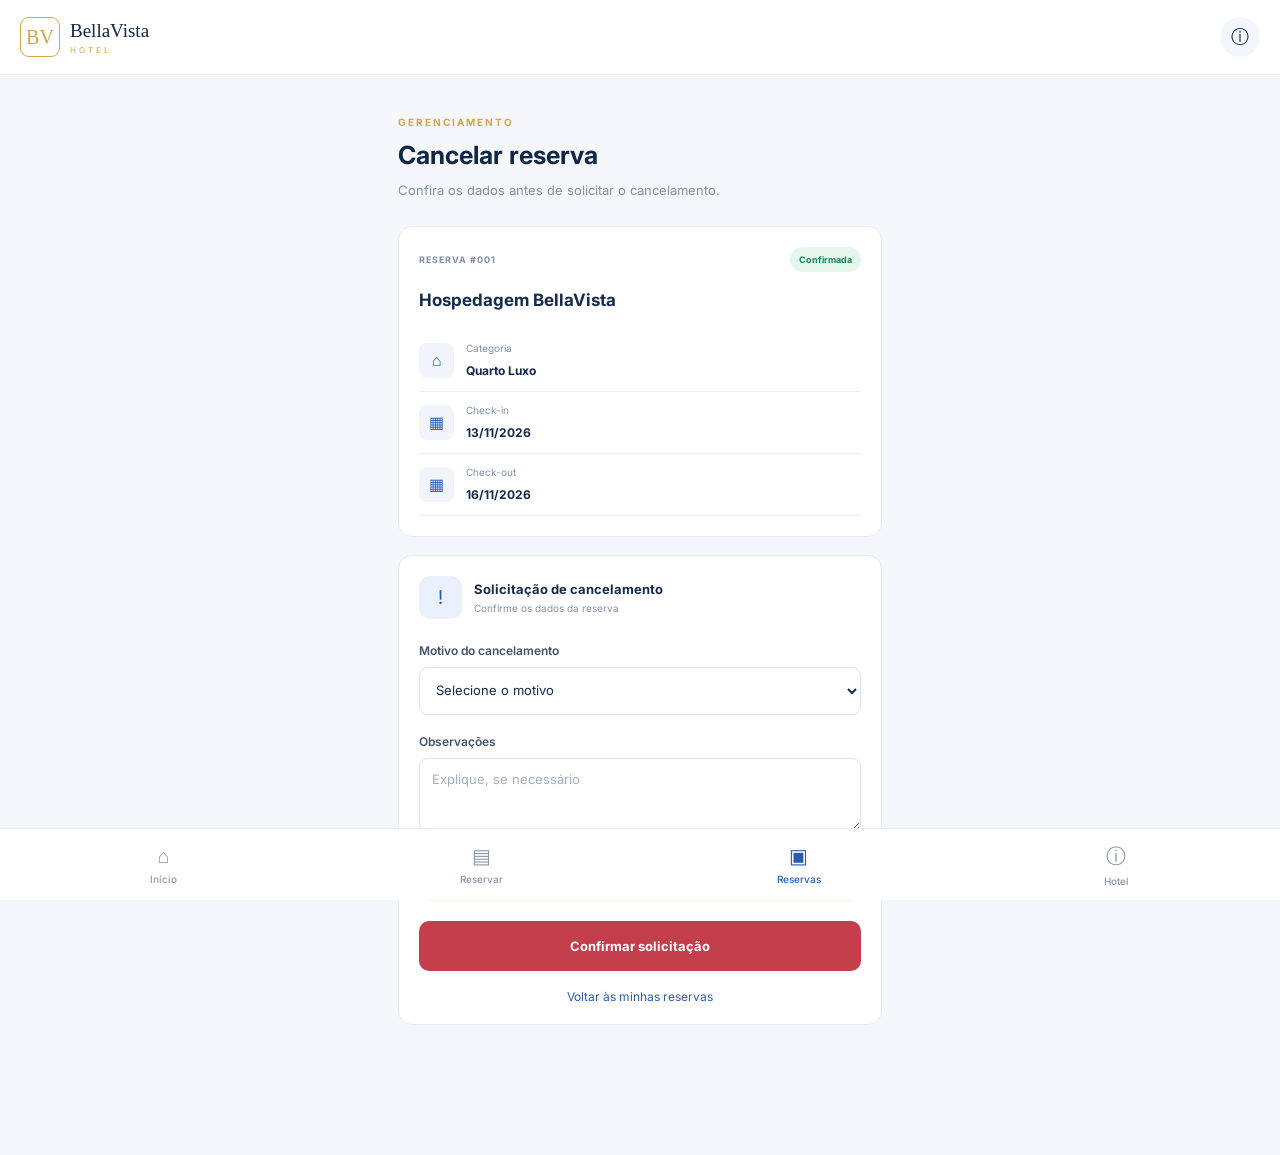
==== cancelar.html @ 94a769b2 "Add files via upload" ====
<!DOCTYPE html>
<html lang="pt-BR">
<head>
    <meta charset="UTF-8">
    <meta name="viewport" content="width=device-width, initial-scale=1.0">
    <title>BellaVista Hotel | Cancelamento</title>
    <link rel="stylesheet" href="style.css">
</head>
<body>

<header class="mobile-header">
    <a href="index.html" class="mobile-brand">
        <div class="mobile-logo">BV</div>
        <div><strong>BellaVista</strong><small>HOTEL</small></div>
    </a>
    <a href="hotel.html" class="header-icon">ⓘ</a>
</header>

<main class="mobile-main">

    <div class="page-heading">
        <span class="section-subtitle">GERENCIAMENTO</span>
        <h1>Cancelar reserva</h1>
        <p>Confira os dados antes de solicitar o cancelamento.</p>
    </div>

    <section class="reservation-card">
        <div class="reservation-top">
            <span class="reservation-code">RESERVA #001</span>
            <span class="reservation-status">Confirmada</span>
        </div>

        <h3>Hospedagem BellaVista</h3>

        <div class="reservation-detail">
            <span>⌂</span>
            <div><small>Categoria</small><strong>Quarto Luxo</strong></div>
        </div>

        <div class="reservation-detail">
            <span>▦</span>
            <div><small>Check-in</small><strong>13/11/2026</strong></div>
        </div>

        <div class="reservation-detail">
            <span>▦</span>
            <div><small>Check-out</small><strong>16/11/2026</strong></div>
        </div>
    </section>

    <section class="form-card">
        <div class="form-card-heading">
            <div class="service-icon red">!</div>
            <div>
                <strong>Solicitação de cancelamento</strong>
                <small>Confirme os dados da reserva</small>
            </div>
        </div>

        <form>
            <div class="mobile-field">
                <label>Motivo do cancelamento</label>
                <select>
                    <option value="">Selecione o motivo</option>
                    <option>Alteração de planos</option>
                    <option>Problemas pessoais</option>
                    <option>Alteração de datas</option>
                    <option>Outro motivo</option>
                </select>
            </div>

            <div class="mobile-field">
                <label>Observações</label>
                <textarea rows="3" placeholder="Explique, se necessário"></textarea>
            </div>

            <div class="notice warning">
                <span>!</span>
                <p>Confira cuidadosamente a reserva antes de solicitar o cancelamento.</p>
            </div>

            <button type="button" class="mobile-button danger-button">
                Confirmar solicitação
            </button>

            <a href="reservas.html" class="back-link">Voltar às minhas reservas</a>
        </form>
    </section>

</main>

<nav class="bottom-nav">
    <a href="index.html" class="nav-item"><span>⌂</span><small>Início</small></a>
    <a href="reservar.html" class="nav-item"><span>▤</span><small>Reservar</small></a>
    <a href="reservas.html" class="nav-item active"><span>▣</span><small>Reservas</small></a>
    <a href="hotel.html" class="nav-item"><span>ⓘ</span><small>Hotel</small></a>
</nav>

</body>
</html>
---- style.css ----
@import url('https://fonts.googleapis.com/css2?family=Inter:wght@400;500;600;700;800&display=swap');

:root {
    --navy: #102747;
    --blue: #285db5;
    --gold: #d6a54c;
    --background: #f5f7fb;
    --white: #ffffff;
    --text: #142b4d;
    --muted: #8390a5;
    --border: #e7ebf2;
}

* {
    margin: 0;
    padding: 0;
    box-sizing: border-box;
}

body {
    font-family: 'Inter', sans-serif;
    background: var(--background);
    color: var(--text);
    padding-bottom: 90px;
}

/* CABEÇALHO */

.mobile-header {
    height: 75px;
    background: white;
    padding: 0 20px;
    display: flex;
    justify-content: space-between;
    align-items: center;
    border-bottom: 1px solid var(--border);
}

.mobile-brand {
    display: flex;
    align-items: center;
    gap: 10px;
    text-decoration: none;
    color: var(--navy);
}

.mobile-logo {
    width: 40px;
    height: 40px;
    border: 1px solid var(--gold);
    border-radius: 9px;
    color: var(--gold);
    display: flex;
    align-items: center;
    justify-content: center;
    font-family: Georgia, serif;
    font-size: 20px;
}

.mobile-brand strong {
    display: block;
    font-family: Georgia, serif;
    font-size: 19px;
    font-weight: 500;
}

.mobile-brand small {
    display: block;
    color: var(--gold);
    letter-spacing: 3px;
    font-size: 8px;
    margin-top: 3px;
}

.header-icon {
    width: 40px;
    height: 40px;
    background: #f3f6fb;
    border-radius: 50%;
    display: flex;
    align-items: center;
    justify-content: center;
    text-decoration: none;
    color: var(--navy);
    font-size: 18px;
}

/* CONTEÚDO */

.mobile-main {
    max-width: 520px;
    margin: 0 auto;
    padding: 20px 18px;
}

.page-heading {
    margin: 15px 0 25px;
}

.section-subtitle {
    color: var(--gold);
    font-size: 10px;
    font-weight: 700;
    letter-spacing: 2px;
}

.page-heading h1 {
    font-size: 25px;
    margin: 10px 0;
    color: var(--navy);
}

.page-heading p {
    font-size: 13px;
    color: var(--muted);
    line-height: 1.6;
}

/* HERO */

.hero {
    min-height: 300px;
    background: linear-gradient(135deg, #102747, #28517f);
    border-radius: 18px;
    padding: 25px;
    color: white;
    display: flex;
    align-items: center;
    margin-bottom: 30px;
}

.hero-content > span {
    color: var(--gold);
    font-size: 9px;
    letter-spacing: 2px;
    font-weight: 700;
}

.hero h1 {
    font-family: Georgia, serif;
    font-size: 32px;
    font-weight: 500;
    line-height: 1.2;
    margin: 18px 0;
}

.hero p {
    color: #d0d9e8;
    font-size: 13px;
    line-height: 1.7;
    margin-bottom: 25px;
}

.hero-button {
    display: inline-flex;
    align-items: center;
    justify-content: center;
    min-height: 48px;
    padding: 0 18px;
    border-radius: 9px;
    background: var(--gold);
    color: var(--navy);
    text-decoration: none;
    font-size: 12px;
    font-weight: 700;
}

/* SEÇÕES */

.section {
    margin-bottom: 30px;
}

.section-heading {
    display: flex;
    align-items: center;
    justify-content: space-between;
    margin-bottom: 17px;
}

.section-heading h2 {
    font-size: 20px;
    margin-top: 7px;
}

.welcome-text {
    color: #6c7a90;
    font-size: 13px;
    line-height: 1.8;
}

.text-link {
    color: var(--blue);
    text-decoration: none;
    font-size: 11px;
    font-weight: 600;
}

/* SERVIÇOS */

.service-grid {
    display: grid;
    grid-template-columns: repeat(2, 1fr);
    gap: 12px;
}

.service-card {
    background: white;
    border: 1px solid var(--border);
    border-radius: 12px;
    padding: 17px;
}

.service-icon {
    width: 43px;
    height: 43px;
    border-radius: 11px;
    background: #eaf0fc;
    color: var(--blue);
    display: flex;
    align-items: center;
    justify-content: center;
    font-size: 19px;
    flex-shrink: 0;
}

.service-card .service-icon {
    margin-bottom: 14px;
}

.service-card strong {
    display: block;
    font-size: 12px;
    margin-bottom: 7px;
}

.service-card small {
    display: block;
    color: var(--muted);
    font-size: 10px;
    line-height: 1.5;
}

/* BANNER */

.booking-banner {
    background: var(--navy);
    border-radius: 14px;
    padding: 22px;
    color: white;
    margin-bottom: 30px;
}

.booking-banner span {
    color: var(--gold);
    font-size: 9px;
    letter-spacing: 2px;
}

.booking-banner h2 {
    font-size: 22px;
    margin: 12px 0;
}

.booking-banner p {
    color: #bdc9da;
    font-size: 12px;
    line-height: 1.6;
    margin-bottom: 18px;
}

.booking-banner a {
    color: var(--gold);
    font-size: 12px;
    text-decoration: none;
    font-weight: 700;
}

/* ACESSO À RESERVA */

.reservation-access {
    background: white;
    border: 1px solid var(--border);
    padding: 16px;
    border-radius: 12px;
    display: flex;
    align-items: center;
    gap: 12px;
    text-decoration: none;
    color: var(--text);
}

.reservation-access strong {
    font-size: 12px;
    display: block;
}

.reservation-access small {
    font-size: 10px;
    color: var(--muted);
    display: block;
    margin-top: 6px;
}

.reservation-access > span {
    margin-left: auto;
    font-size: 22px;
    color: #9aa6b6;
}

/* FORMULÁRIOS */

.form-card {
    background: white;
    padding: 20px;
    border: 1px solid var(--border);
    border-radius: 14px;
    margin-bottom: 20px;
}

.form-card-heading {
    display: flex;
    align-items: center;
    gap: 12px;
    margin-bottom: 24px;
}

.form-card-heading strong {
    display: block;
    font-size: 13px;
}

.form-card-heading small {
    display: block;
    font-size: 10px;
    color: var(--muted);
    margin-top: 5px;
}

.mobile-field {
    display: flex;
    flex-direction: column;
    gap: 9px;
    margin-bottom: 19px;
}

.mobile-field label {
    font-size: 12px;
    font-weight: 600;
    color: #42536b;
}

.mobile-field input,
.mobile-field select,
.mobile-field textarea {
    width: 100%;
    min-height: 48px;
    border: 1px solid #dce3ed;
    border-radius: 9px;
    padding: 12px;
    font-family: inherit;
    font-size: 13px;
    color: var(--text);
    background: white;
    outline: none;
}

.mobile-field textarea {
    resize: vertical;
}

.mobile-field input:focus,
.mobile-field select:focus,
.mobile-field textarea:focus {
    border-color: var(--blue);
    box-shadow: 0 0 0 3px rgba(40, 93, 181, 0.10);
}

.mobile-field input::placeholder,
.mobile-field textarea::placeholder {
    color: #a4afbd;
}

/* BOTÕES */

.mobile-button {
    width: 100%;
    min-height: 50px;
    border: none;
    border-radius: 10px;
    background: var(--blue);
    color: white;
    font-family: inherit;
    font-size: 13px;
    font-weight: 700;
    cursor: pointer;
    display: flex;
    align-items: center;
    justify-content: center;
    text-decoration: none;
}

.link-button {
    margin-top: 15px;
}

.danger-button {
    background: #c43e4b;
}

.back-link {
    display: block;
    text-align: center;
    margin-top: 18px;
    font-size: 12px;
    color: var(--blue);
    text-decoration: none;
}

/* AVISOS */

.notice {
    background: #edf3ff;
    border-radius: 10px;
    padding: 15px;
    display: flex;
    gap: 10px;
    margin-bottom: 20px;
    color: var(--blue);
}

.notice p {
    font-size: 11px;
    line-height: 1.6;
    color: #526c98;
}

.notice.warning {
    background: #fff3dc;
    color: #a77717;
}

.notice.warning p {
    color: #8e6b2d;
}

/* RESERVAS */

.reservation-card {
    background: white;
    border: 1px solid var(--border);
    border-radius: 14px;
    padding: 20px;
    margin-bottom: 18px;
}

.reservation-top {
    display: flex;
    align-items: center;
    justify-content: space-between;
    gap: 8px;
    margin-bottom: 18px;
}

.reservation-code {
    font-size: 9px;
    font-weight: 700;
    color: #8290a4;
    letter-spacing: 1px;
}

.reservation-status {
    background: #e5f6ed;
    color: #198754;
    padding: 7px 9px;
    border-radius: 20px;
    font-size: 9px;
    font-weight: 700;
}

.pending-status {
    background: #fff3dc;
    color: #a77717;
}

.reservation-card h3 {
    font-size: 17px;
    margin-bottom: 20px;
}

.reservation-detail {
    display: flex;
    align-items: center;
    gap: 12px;
    padding: 12px 0;
    border-bottom: 1px solid #edf0f5;
}

.reservation-detail > span {
    width: 35px;
    height: 35px;
    background: #f1f5fb;
    color: var(--blue);
    border-radius: 8px;
    display: flex;
    align-items: center;
    justify-content: center;
}

.reservation-detail small {
    display: block;
    color: var(--muted);
    font-size: 10px;
    margin-bottom: 5px;
}

.reservation-detail strong {
    font-size: 12px;
}

.reservation-actions {
    margin-top: 18px;
}

.cancel-link {
    display: block;
    text-align: center;
    color: #c43e4b;
    text-decoration: none;
    border: 1px solid #f3cbd0;
    border-radius: 9px;
    padding: 13px;
    font-size: 12px;
    font-weight: 600;
}

/* HOTEL */

.hotel-banner {
    background: linear-gradient(135deg, #102747, #28517f);
    border-radius: 15px;
    min-height: 180px;
    padding: 25px;
    display: flex;
    align-items: flex-end;
    color: white;
    margin-bottom: 30px;
}

.hotel-banner span {
    color: var(--gold);
    font-size: 9px;
    letter-spacing: 2px;
}

.hotel-banner h2 {
    font-family: Georgia, serif;
    font-size: 27px;
    font-weight: 500;
    margin-top: 12px;
}

.hotel-service {
    display: flex;
    align-items: center;
    gap: 14px;
    padding: 16px 0;
    border-bottom: 1px solid var(--border);
}

.hotel-service > span {
    width: 43px;
    height: 43px;
    border-radius: 10px;
    background: #eaf0fc;
    color: var(--blue);
    display: flex;
    align-items: center;
    justify-content: center;
    font-size: 18px;
}

.hotel-service strong {
    display: block;
    font-size: 12px;
}

.hotel-service small {
    display: block;
    font-size: 10px;
    color: var(--muted);
    margin-top: 6px;
}

.contact-card {
    background: white;
    border: 1px solid var(--border);
    border-radius: 14px;
    padding: 22px;
    margin-bottom: 20px;
}

.contact-card h2 {
    font-size: 21px;
    margin: 12px 0;
}

.contact-card p {
    font-size: 12px;
    color: var(--muted);
    line-height: 1.7;
    margin-bottom: 20px;
}

.contact-item {
    font-size: 12px;
    color: #52627a;
    padding: 12px 0;
    border-bottom: 1px solid var(--border);
}

/* NAVEGAÇÃO INFERIOR */

.bottom-nav {
    position: fixed;
    bottom: 0;
    left: 0;
    width: 100%;
    min-height: 72px;
    background: white;
    border-top: 1px solid var(--border);
    display: flex;
    align-items: center;
    justify-content: space-around;
    padding: 7px 5px;
    z-index: 100;
}

.nav-item {
    flex: 1;
    min-height: 56px;
    display: flex;
    flex-direction: column;
    align-items: center;
    justify-content: center;
    gap: 5px;
    color: #8b98aa;
    text-decoration: none;
    border-radius: 10px;
}

.nav-item span {
    font-size: 20px;
}

.nav-item small {
    font-size: 10px;
    font-weight: 500;
}

.nav-item.active {
    color: var(--blue);
}

/* RESPONSIVIDADE */

@media (max-width: 360px) {
    .mobile-main {
        padding: 16px 12px;
    }

    .hero {
        padding: 20px;
    }

    .hero h1 {
        font-size: 28px;
    }

    .form-card {
        padding: 16px;
    }

    .service-card {
        padding: 13px;
    }
}
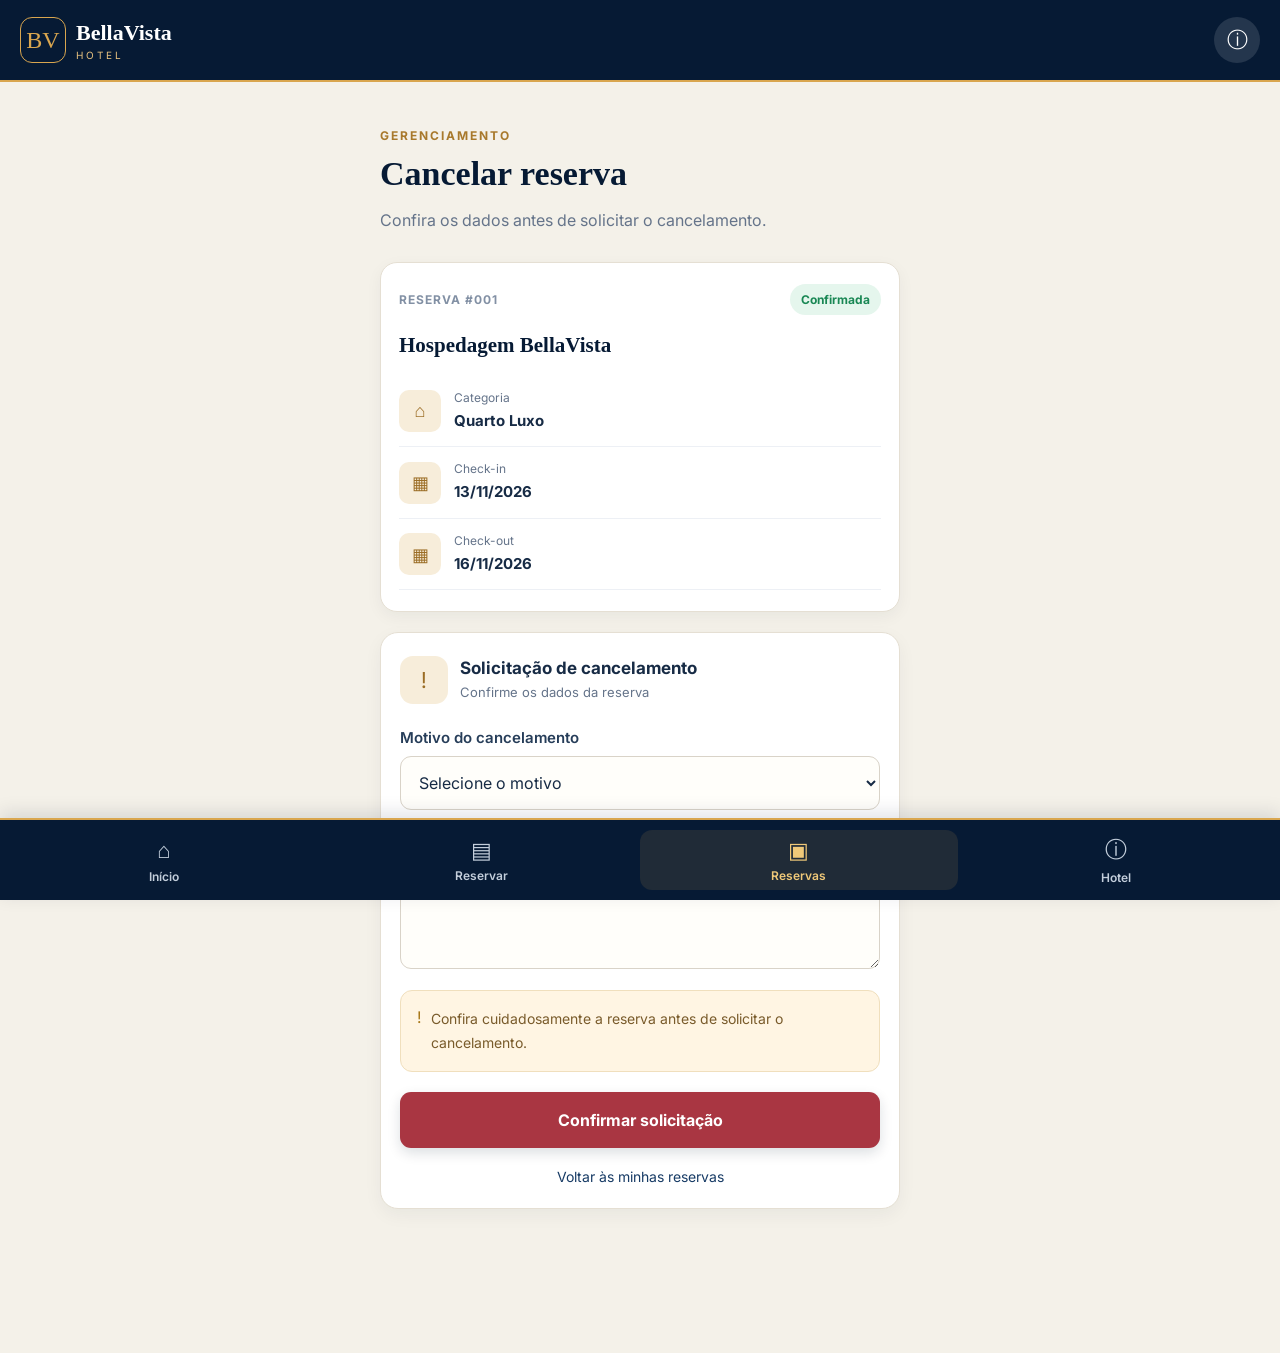
==== commit 3d541553: "Alteração na formatação de telas" ====
--- a/cancelar.html
+++ b/cancelar.html
@@ -8,6 +8,10 @@
     <link rel="stylesheet" href="style.css">
 </head>
 <body>
+
+    <div class ="device-starge">
+        <div class="phone-shell">
+            <div class="phone-screen">
 
 <header class="mobile-header">
     <a href="index.html" class="mobile-brand">
@@ -97,5 +101,9 @@
     <a href="hotel.html" class="nav-item"><span>ⓘ</span><small>Hotel</small></a>
 </nav>
 
+  </div>
+    </div>
+</div>
+
 </body>
 </html>
--- a/style.css
+++ b/style.css
@@ -2,7 +2,7 @@
 @import url('https://fonts.googleapis.com/css2?family=Inter:wght@400;500;600;700;800&display=swap');
 
 :root {
-    --navy: #102747;
+    --navy: #8d9fb7;
     --blue: #285db5;
     --gold: #d6a54c;
     --background: #f5f7fb;
@@ -686,3 +686,566 @@
         padding: 13px;
     }
 }
+
+
+/* =========================================
+   BELLA VISTA HOTEL - NOVA IDENTIDADE MOBILE
+   ========================================= */
+
+:root {
+    --navy: #061a34;
+    --blue: #173b65;
+    --gold: #d9a64f;
+    --background: #f4f1e9;
+    --white: #ffffff;
+    --text: #172b45;
+    --muted: #65748a;
+    --border: #e5dfd3;
+}
+
+/* CONFIGURAÇÃO GERAL */
+
+body {
+    font-family: 'Inter', sans-serif;
+    background: var(--background);
+    color: var(--text);
+    padding-bottom: 100px;
+    font-size: 16px;
+}
+
+/* CABEÇALHO */
+
+.mobile-header {
+    min-height: 82px;
+    height: auto;
+    background: var(--navy);
+    padding: 12px 20px;
+    border-bottom: 2px solid var(--gold);
+}
+
+.mobile-brand {
+    color: #ffffff;
+}
+
+.mobile-logo {
+    width: 46px;
+    height: 46px;
+    border: 1px solid var(--gold);
+    border-radius: 12px;
+    color: var(--gold);
+    font-size: 24px;
+}
+
+.mobile-brand strong {
+    font-family: Georgia, serif;
+    font-size: 22px;
+    font-weight: 600;
+}
+
+.mobile-brand small {
+    color: #e8c27f;
+    letter-spacing: 3px;
+    font-size: 10px;
+}
+
+.header-icon {
+    width: 46px;
+    height: 46px;
+    background: rgba(255,255,255,.12);
+    color: #ffffff;
+    font-size: 21px;
+}
+
+/* CONTEÚDO */
+
+.mobile-main {
+    max-width: 560px;
+    padding: 24px 20px;
+}
+
+.page-heading {
+    margin: 18px 0 28px;
+}
+
+.section-subtitle {
+    color: #a8792c;
+    font-size: 12px;
+    letter-spacing: 2px;
+}
+
+.page-heading h1 {
+    font-family: Georgia, serif;
+    font-size: 34px;
+    line-height: 1.2;
+    margin: 10px 0 12px;
+    color: var(--navy);
+}
+
+.page-heading p {
+    font-size: 16px;
+    line-height: 1.7;
+    color: var(--muted);
+}
+
+/* DESTAQUE INICIAL */
+
+.hero {
+    min-height: 340px;
+    background: linear-gradient(135deg, #061a34, #173b65, #28517f);
+    border: 1px solid rgba(217,166,79,.45);
+    border-radius: 22px;
+    padding: 28px 24px;
+    box-shadow: 0 12px 28px rgba(6,26,52,.14);
+}
+
+.hero-content > span {
+    color: #f0c979;
+    font-size: 11px;
+    letter-spacing: 2px;
+}
+
+.hero h1 {
+    font-family: Georgia, serif;
+    font-size: 40px;
+    font-weight: 600;
+    line-height: 1.15;
+    margin: 18px 0;
+}
+
+.hero p {
+    color: #e0e7f0;
+    font-size: 16px;
+    line-height: 1.75;
+    margin-bottom: 26px;
+}
+
+.hero-button {
+    min-height: 54px;
+    padding: 0 22px;
+    border-radius: 11px;
+    background: var(--gold);
+    color: var(--navy);
+    font-size: 16px;
+    font-weight: 800;
+}
+
+/* SEÇÕES */
+
+.section {
+    margin-bottom: 34px;
+}
+
+.section-heading {
+    margin-bottom: 20px;
+}
+
+.section-heading h2 {
+    font-family: Georgia, serif;
+    font-size: 25px;
+    color: var(--navy);
+}
+
+.welcome-text {
+    color: #586981;
+    font-size: 16px;
+    line-height: 1.8;
+}
+
+.text-link {
+    color: var(--blue);
+    font-size: 14px;
+}
+
+/* SERVIÇOS */
+
+.service-grid {
+    gap: 14px;
+}
+
+.service-card {
+    background: #ffffff;
+    border: 1px solid var(--border);
+    border-radius: 16px;
+    padding: 19px 16px;
+    box-shadow: 0 5px 16px rgba(20,39,65,.05);
+}
+
+.service-icon {
+    width: 48px;
+    height: 48px;
+    border-radius: 13px;
+    background: #f7edda;
+    color: #9b6d25;
+    font-size: 22px;
+}
+
+.service-card strong {
+    font-size: 15px;
+    line-height: 1.4;
+}
+
+.service-card small {
+    color: var(--muted);
+    font-size: 13px;
+    line-height: 1.6;
+}
+
+/* BANNER DE RESERVA */
+
+.booking-banner {
+    background: linear-gradient(135deg, #061a34, #173b65);
+    border: 1px solid rgba(217,166,79,.4);
+    border-radius: 18px;
+    padding: 24px;
+    box-shadow: 0 8px 20px rgba(6,26,52,.12);
+}
+
+.booking-banner span {
+    color: #f0c979;
+    font-size: 11px;
+    letter-spacing: 2px;
+}
+
+.booking-banner h2 {
+    font-family: Georgia, serif;
+    font-size: 26px;
+    margin: 13px 0;
+}
+
+.booking-banner p {
+    color: #d5dfeb;
+    font-size: 15px;
+    line-height: 1.7;
+}
+
+.booking-banner a {
+    color: #f0c979;
+    font-size: 15px;
+}
+
+/* ACESSO À RESERVA */
+
+.reservation-access {
+    background: #ffffff;
+    border: 1px solid var(--border);
+    border-radius: 15px;
+    padding: 19px 16px;
+    box-shadow: 0 4px 14px rgba(20,39,65,.04);
+}
+
+.reservation-access strong {
+    font-size: 15px;
+}
+
+.reservation-access small {
+    font-size: 13px;
+    line-height: 1.5;
+}
+
+/* FORMULÁRIOS */
+
+.form-card {
+    background: #ffffff;
+    padding: 23px 19px;
+    border: 1px solid var(--border);
+    border-radius: 18px;
+    box-shadow: 0 6px 18px rgba(20,39,65,.05);
+}
+
+.form-card-heading strong {
+    font-size: 17px;
+}
+
+.form-card-heading small {
+    font-size: 13px;
+    line-height: 1.5;
+}
+
+.mobile-field {
+    gap: 9px;
+    margin-bottom: 21px;
+}
+
+.mobile-field label {
+    font-size: 15px;
+    color: #263d59;
+}
+
+.mobile-field input,
+.mobile-field select,
+.mobile-field textarea {
+    min-height: 54px;
+    border: 1px solid #d9d3c8;
+    border-radius: 11px;
+    padding: 14px;
+    font-size: 16px;
+    background: #fffefa;
+}
+
+.mobile-field textarea {
+    min-height: 110px;
+}
+
+.mobile-field input:focus,
+.mobile-field select:focus,
+.mobile-field textarea:focus {
+    border-color: var(--gold);
+    box-shadow: 0 0 0 3px rgba(217,166,79,.18);
+}
+
+/* BOTÕES */
+
+.mobile-button {
+    min-height: 56px;
+    border-radius: 11px;
+    background: var(--navy);
+    color: #ffffff;
+    font-size: 16px;
+    font-weight: 700;
+    box-shadow: 0 5px 13px rgba(6,26,52,.14);
+}
+
+.mobile-button:hover,
+.mobile-button:focus-visible {
+    background: #173b65;
+}
+
+.danger-button {
+    background: #a93642;
+}
+
+.back-link {
+    margin-top: 20px;
+    font-size: 14px;
+}
+
+/* AVISOS */
+
+.notice {
+    background: #edf2f8;
+    border: 1px solid #dbe4ef;
+    border-radius: 12px;
+    padding: 16px;
+}
+
+.notice p {
+    font-size: 14px;
+    line-height: 1.7;
+}
+
+.notice.warning {
+    background: #fff5e3;
+    border: 1px solid #f0dfbd;
+}
+
+.notice.warning p {
+    color: #795b2b;
+}
+
+/* CARTÕES DE RESERVAS */
+
+.reservation-card {
+    background: #ffffff;
+    border: 1px solid var(--border);
+    border-radius: 17px;
+    padding: 21px 18px;
+    margin-bottom: 20px;
+    box-shadow: 0 5px 16px rgba(20,39,65,.05);
+}
+
+.reservation-code {
+    font-size: 12px;
+    letter-spacing: 1px;
+}
+
+.reservation-status {
+    font-size: 12px;
+    padding: 8px 11px;
+}
+
+.reservation-card h3 {
+    font-family: Georgia, serif;
+    font-size: 21px;
+    margin-bottom: 18px;
+    color: var(--navy);
+}
+
+.reservation-detail {
+    gap: 13px;
+    padding: 14px 0;
+}
+
+.reservation-detail > span {
+    width: 42px;
+    height: 42px;
+    background: #f7edda;
+    color: #9b6d25;
+    border-radius: 10px;
+    font-size: 18px;
+}
+
+.reservation-detail small {
+    font-size: 12px;
+}
+
+.reservation-detail strong {
+    font-size: 15px;
+    line-height: 1.5;
+}
+
+.cancel-link {
+    min-height: 48px;
+    display: flex;
+    align-items: center;
+    justify-content: center;
+    border-radius: 10px;
+    font-size: 14px;
+}
+
+/* INFORMAÇÕES DO HOTEL */
+
+.hotel-banner {
+    background: linear-gradient(135deg, #061a34, #173b65);
+    border: 1px solid rgba(217,166,79,.45);
+    border-radius: 18px;
+    min-height: 210px;
+    padding: 26px;
+    box-shadow: 0 8px 20px rgba(6,26,52,.12);
+}
+
+.hotel-banner span {
+    color: #f0c979;
+    font-size: 11px;
+    letter-spacing: 2px;
+}
+
+.hotel-banner h2 {
+    font-family: Georgia, serif;
+    font-size: 32px;
+    line-height: 1.2;
+}
+
+.hotel-service {
+    gap: 15px;
+    padding: 18px 0;
+}
+
+.hotel-service > span {
+    width: 48px;
+    height: 48px;
+    border-radius: 12px;
+    background: #f7edda;
+    color: #9b6d25;
+    font-size: 21px;
+    flex-shrink: 0;
+}
+
+.hotel-service strong {
+    font-size: 15px;
+}
+
+.hotel-service small {
+    font-size: 13px;
+    line-height: 1.6;
+}
+
+.contact-card {
+    background: #ffffff;
+    border: 1px solid var(--border);
+    border-radius: 17px;
+    padding: 24px 20px;
+    box-shadow: 0 5px 16px rgba(20,39,65,.05);
+}
+
+.contact-card h2 {
+    font-family: Georgia, serif;
+    font-size: 26px;
+    color: var(--navy);
+}
+
+.contact-card p {
+    font-size: 15px;
+    line-height: 1.75;
+}
+
+.contact-item {
+    font-size: 14px;
+    line-height: 1.6;
+}
+
+/* MENU INFERIOR */
+
+.bottom-nav {
+    min-height: 82px;
+    background: var(--navy);
+    border-top: 2px solid var(--gold);
+    padding: 8px 5px;
+    box-shadow: 0 -5px 18px rgba(6,26,52,.12);
+}
+
+.nav-item {
+    min-height: 60px;
+    color: #c3cedb;
+    border-radius: 12px;
+}
+
+.nav-item span {
+    font-size: 22px;
+}
+
+.nav-item small {
+    font-size: 12px;
+    font-weight: 600;
+}
+
+.nav-item.active {
+    color: #f0c979;
+    background: rgba(217,166,79,.12);
+}
+
+/* ACESSIBILIDADE */
+
+a:focus-visible,
+button:focus-visible,
+input:focus-visible,
+select:focus-visible,
+textarea:focus-visible {
+    outline: 3px solid rgba(217,166,79,.55);
+    outline-offset: 2px;
+}
+
+/* AJUSTE PARA CELULARES PEQUENOS */
+
+@media (max-width: 360px) {
+    .mobile-main {
+        padding: 18px 13px;
+    }
+
+    .hero {
+        padding: 22px 19px;
+    }
+
+    .hero h1 {
+        font-size: 32px;
+    }
+
+    .form-card {
+        padding: 19px 15px;
+    }
+
+    .service-card {
+        padding: 15px 12px;
+    }
+
+    .service-card strong {
+        font-size: 14px;
+    }
+
+    .service-card small {
+        font-size: 12px;
+    }
+
+    .nav-item small {
+        font-size: 11px;
+    }
+}
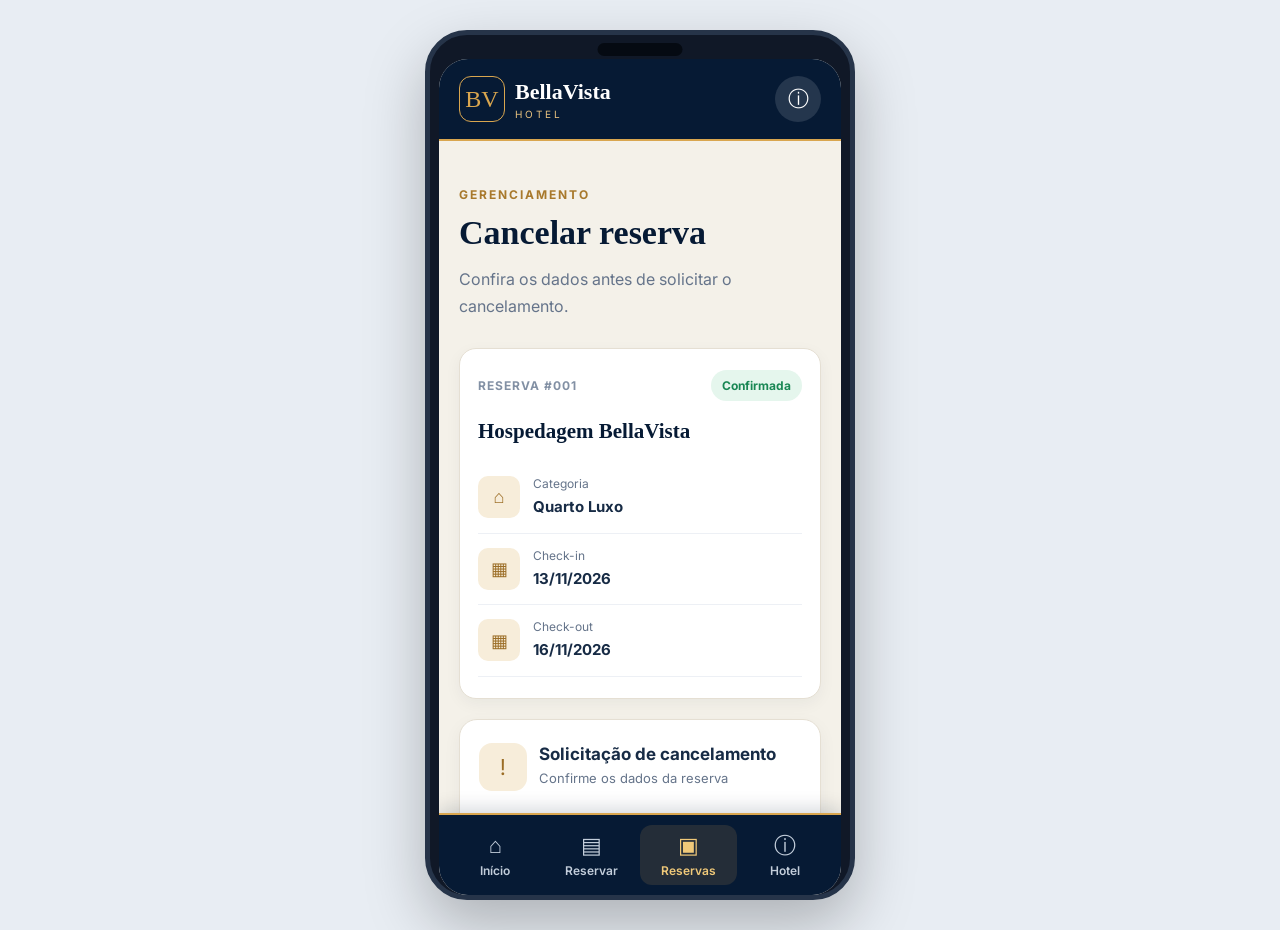
==== commit 285c4245: "telas de comprovante" ====
--- a/cancelar.html
+++ b/cancelar.html
@@ -9,7 +9,7 @@
 </head>
 <body>
 
-    <div class ="device-starge">
+    <div class ="device-stage">
         <div class="phone-shell">
             <div class="phone-screen">
 
@@ -84,9 +84,9 @@
                 <p>Confira cuidadosamente a reserva antes de solicitar o cancelamento.</p>
             </div>
 
-            <button type="button" class="mobile-button danger-button">
-                Confirmar solicitação
-            </button>
+            <a href="comprovante-cancelamento.html" class="mobile-button danger-button">
+    Confirmar solicitação</a>
+
 
             <a href="reservas.html" class="back-link">Voltar às minhas reservas</a>
         </form>
--- a/style.css
+++ b/style.css
@@ -687,10 +687,9 @@
     }
 }
 
-
 /* =========================================
    BELLA VISTA HOTEL - NOVA IDENTIDADE MOBILE
-   ========================================= */
+========================================= */
 
 :root {
     --navy: #061a34;
@@ -1249,3 +1248,401 @@
         font-size: 11px;
     }
 }
+
+/* =====================================
+   APRESENTAÇÃO EM FORMATO DE CELULAR
+===================================== */
+
+body {
+    background: #e8edf3;
+    padding-bottom: 0;
+}
+
+/* Área que centraliza o aparelho */
+.device-stage {
+    min-height: 100vh;
+    display: flex;
+    justify-content: center;
+    align-items: center;
+    padding: 30px 15px;
+}
+
+/* Moldura externa do celular */
+.phone-shell {
+    position: relative;
+    width: 430px;
+    height: min(920px, calc(100vh - 30px));
+    min-height: 650px;
+    box-sizing: border-box;
+    background: #101827;
+    border: 5px solid #263449;
+    border-radius: 42px;
+    padding: 24px 9px 10px;
+    box-shadow: 0 25px 60px rgba(0, 0, 0, 0.25);
+}
+
+/* Câmera e alto-falante */
+.phone-shell::before {
+    content: "";
+    position: absolute;
+    top: 8px;
+    left: 50%;
+    transform: translateX(-50%);
+    width: 85px;
+    height: 13px;
+    background: #050a12;
+    border-radius: 20px;
+    z-index: 10;
+}
+
+/* Tela interna */
+.phone-screen {
+    width: 100%;
+    height: 100%;
+    background: #F4F1E9;
+    border-radius: 29px;
+    overflow-y: auto;
+    overflow-x: hidden;
+    position: relative;
+    scrollbar-width: thin;
+    scrollbar-color: #D9A64F transparent;
+}
+
+/* Barra de navegação dentro do celular */
+.phone-screen .bottom-nav {
+    position: sticky;
+    bottom: 0;
+    left: auto;
+    width: 100%;
+    border-radius: 0 0 27px 27px;
+}
+
+/* Ajustes para a tela interna */
+.phone-screen .mobile-header {
+    position: sticky;
+    top: 0;
+    z-index: 5;
+}
+
+/* CELULAR REAL */
+
+@media (max-width: 600px) {
+    body {
+        background: #F4F1E9;
+    }
+
+    .device-stage {
+        display: block;
+        min-height: 100vh;
+        padding: 0;
+    }
+
+    .phone-shell {
+        width: 100%;
+        height: 100vh;
+        height: 100dvh;
+        min-height: 0;
+        border: none;
+        border-radius: 0;
+        padding: 0;
+        box-shadow: none;
+        background: #F4F1E9;
+    }
+
+    .phone-shell::before {
+        display: none;
+    }
+
+    .phone-screen {
+        height: 100%;
+        border-radius: 0;
+    }
+
+    .phone-screen .bottom-nav {
+        border-radius: 0;
+    }
+}
+
+/* =====================================
+   ORGANIZAÇÃO FINAL DA TELA DO CELULAR
+===================================== */
+
+/* Moldura: remove o espaço extra abaixo da tela */
+.phone-shell {
+    padding-bottom: 0;
+}
+
+/* Tela interna do aparelho */
+.phone-screen {
+    display: flex;
+    flex-direction: column;
+    height: 100%;
+    min-height: 0;
+    overflow: hidden;
+}
+
+/* Cabeçalho permanece no topo */
+.phone-screen .mobile-header {
+    position: relative;
+    top: auto;
+    flex-shrink: 0;
+    z-index: 5;
+}
+
+/* Conteúdo com rolagem própria */
+.phone-screen .mobile-main {
+    flex: 1 1 auto;
+    min-width: 0;
+    min-height: 0;
+    overflow-y: auto;
+    overflow-x: hidden;
+}
+
+/* Navegação inferior: ocupa toda a largura interna */
+.phone-screen .bottom-nav {
+    position: relative;
+    inset: auto;
+    width: 100%;
+    min-height: 82px;
+    margin-top: auto;
+    padding: 8px 8px;
+
+    display: flex;
+    align-items: center;
+    justify-content: space-around;
+
+    box-sizing: border-box;
+    flex: 0 0 auto;
+
+    background: #061A34;
+    border-top: 2px solid #D9A64F;
+    border-radius: 0 0 27px 27px;
+    box-shadow: 0 -5px 18px rgba(6, 26, 52, 0.16);
+    z-index: 10;
+}
+
+/* Cada opção da navegação */
+.phone-screen .nav-item {
+    flex: 1 1 0;
+    min-width: 0;
+    min-height: 60px;
+
+    display: flex;
+    flex-direction: column;
+    align-items: center;
+    justify-content: center;
+    gap: 5px;
+
+    padding: 5px 2px;
+    color: #C3CEDB;
+    text-decoration: none;
+    border-radius: 12px;
+}
+
+/* Ícones */
+.phone-screen .nav-item span {
+    font-size: 22px;
+    line-height: 1.2;
+}
+
+/* Textos da navegação */
+.phone-screen .nav-item small {
+    font-size: 12px;
+    font-weight: 600;
+    line-height: 1.2;
+}
+
+/* Página selecionada */
+.phone-screen .nav-item.active {
+    color: #F0C979;
+    background: rgba(217, 166, 79, 0.14);
+}
+
+/* Em celulares reais, a navegação acompanha a largura da tela */
+@media (max-width: 600px) {
+    .phone-screen {
+        border-radius: 0;
+    }
+
+    .phone-screen .bottom-nav {
+        border-radius: 0;
+        padding-bottom: max(8px, env(safe-area-inset-bottom));
+    }
+}
+
+
+/* =====================================
+   BARRA DE ROLAGEM - BELLAVISTA
+===================================== */
+
+/* Firefox */
+.phone-screen .mobile-main {
+    scrollbar-width: thin;
+    scrollbar-color: #D9A64F transparent;
+}
+
+/* Chrome, Edge e Safari */
+.phone-screen .mobile-main::-webkit-scrollbar {
+    width: 5px;
+}
+
+.phone-screen .mobile-main::-webkit-scrollbar-track {
+    background: transparent;
+    margin: 12px 0;
+}
+
+.phone-screen .mobile-main::-webkit-scrollbar-thumb {
+    background: #D9A64F;
+    border-radius: 20px;
+}
+
+.phone-screen .mobile-main::-webkit-scrollbar-thumb:hover {
+    background: #B88735;
+}
+
+/* Evita uma barra visualmente pesada */
+.phone-screen {
+    scrollbar-width: none;
+}
+
+.phone-screen::-webkit-scrollbar {
+    display: none;
+}
+
+
+
+/* CENTRALIZAR O CELULAR NA TELA DO NOTEBOOK */
+html,
+body {
+    width: 100%;
+    min-height: 100%;
+    margin: 0;
+}
+
+.device-stage {
+    width: 100%;
+    min-height: 100vh;
+    display: flex !important;
+    justify-content: center !important;
+    align-items: center;
+    box-sizing: border-box;
+    margin: 0 auto;
+}
+
+.phone-shell {
+    margin-left: auto !important;
+    margin-right: auto !important;
+    flex: 0 0 430px;
+}
+
+/* MANTER A VERSÃO DE TELA CHEIA EM CELULARES REAIS */
+@media (max-width: 600px) {
+    .device-stage {
+        display: block !important;
+        width: 100%;
+        min-height: 100vh;
+        padding: 0;
+    }
+
+    .phone-shell {
+        width: 100%;
+        height: 100vh;
+        height: 100dvh;
+        min-height: 0;
+        margin: 0 !important;
+        flex: none;
+    }
+}
+
+
+
+/* COMPROVANTES BELLA VISTA */
+
+.receipt-card {
+    text-align: center;
+}
+
+.receipt-icon {
+    width: 66px;
+    height: 66px;
+    margin: 5px auto 16px;
+    display: flex;
+    align-items: center;
+    justify-content: center;
+    border-radius: 50%;
+    background: #E3F4E9;
+    color: #218653;
+    font-size: 34px;
+    font-weight: bold;
+}
+
+.cancelled-icon {
+    background: #FCE9E7;
+    color: #B94B43;
+}
+
+.receipt-heading strong {
+    display: block;
+    color: #061A34;
+    font-size: 19px;
+    margin-bottom: 5px;
+}
+
+.receipt-heading small {
+    color: #718096;
+    font-size: 13px;
+}
+
+.receipt-number {
+    background: #F4F1E9;
+    border-radius: 12px;
+    padding: 15px;
+    margin-top: 22px;
+}
+
+.receipt-number small {
+    display: block;
+    color: #718096;
+    font-size: 11px;
+    font-weight: bold;
+    letter-spacing: 1px;
+    margin-bottom: 5px;
+}
+
+.receipt-number strong {
+    color: #D19A3D;
+    font-size: 25px;
+}
+
+.receipt-divider {
+    height: 1px;
+    background: #E8E5DE;
+    margin: 20px 0;
+}
+
+.receipt-card .reservation-detail {
+    text-align: left;
+}
+
+.receipt-status {
+    margin-top: 18px;
+    padding: 12px;
+    border-radius: 10px;
+    background: #E3F4E9;
+    color: #218653;
+    font-size: 13px;
+    font-weight: bold;
+}
+
+.cancelled-status {
+    background: #FCE9E7;
+    color: #B94B43;
+}
+
+.receipt-button {
+    display: block;
+    text-align: center;
+    text-decoration: none;
+    box-sizing: border-box;
+    margin-top: 18px;
+}
